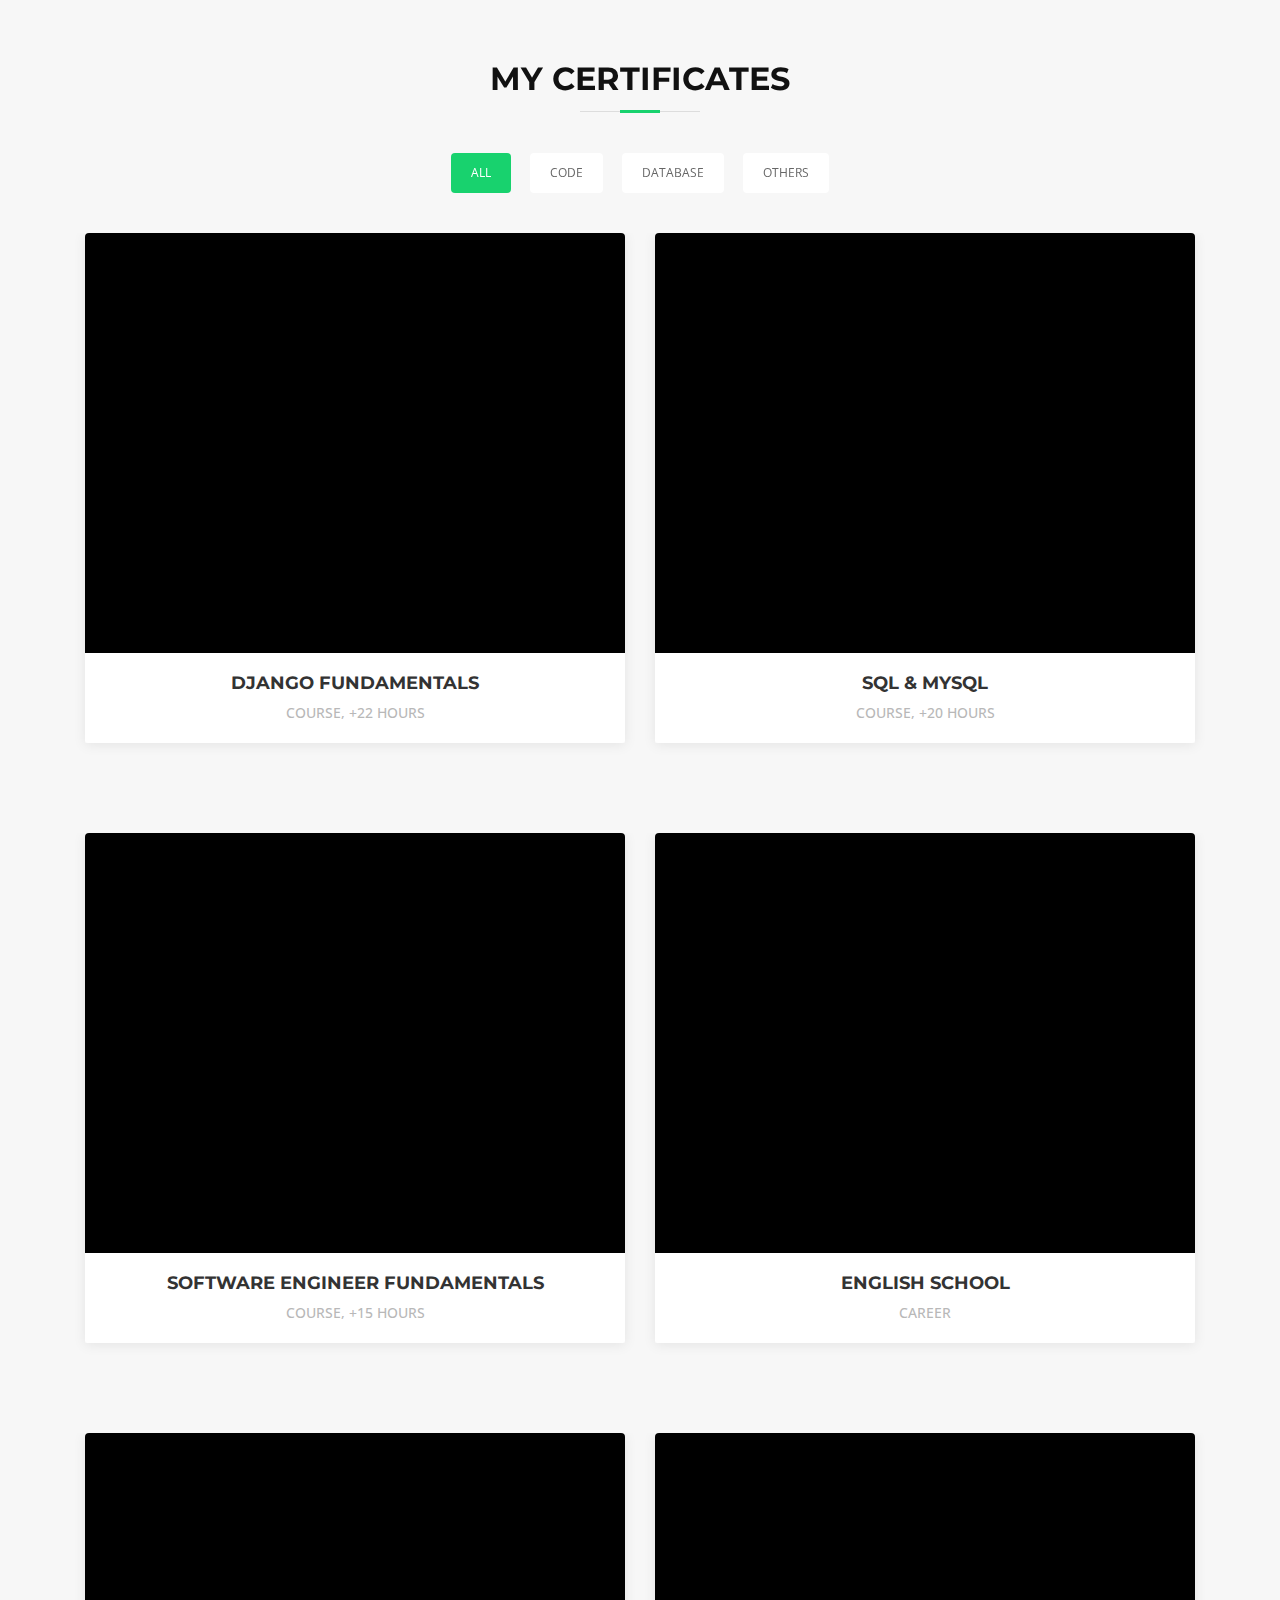
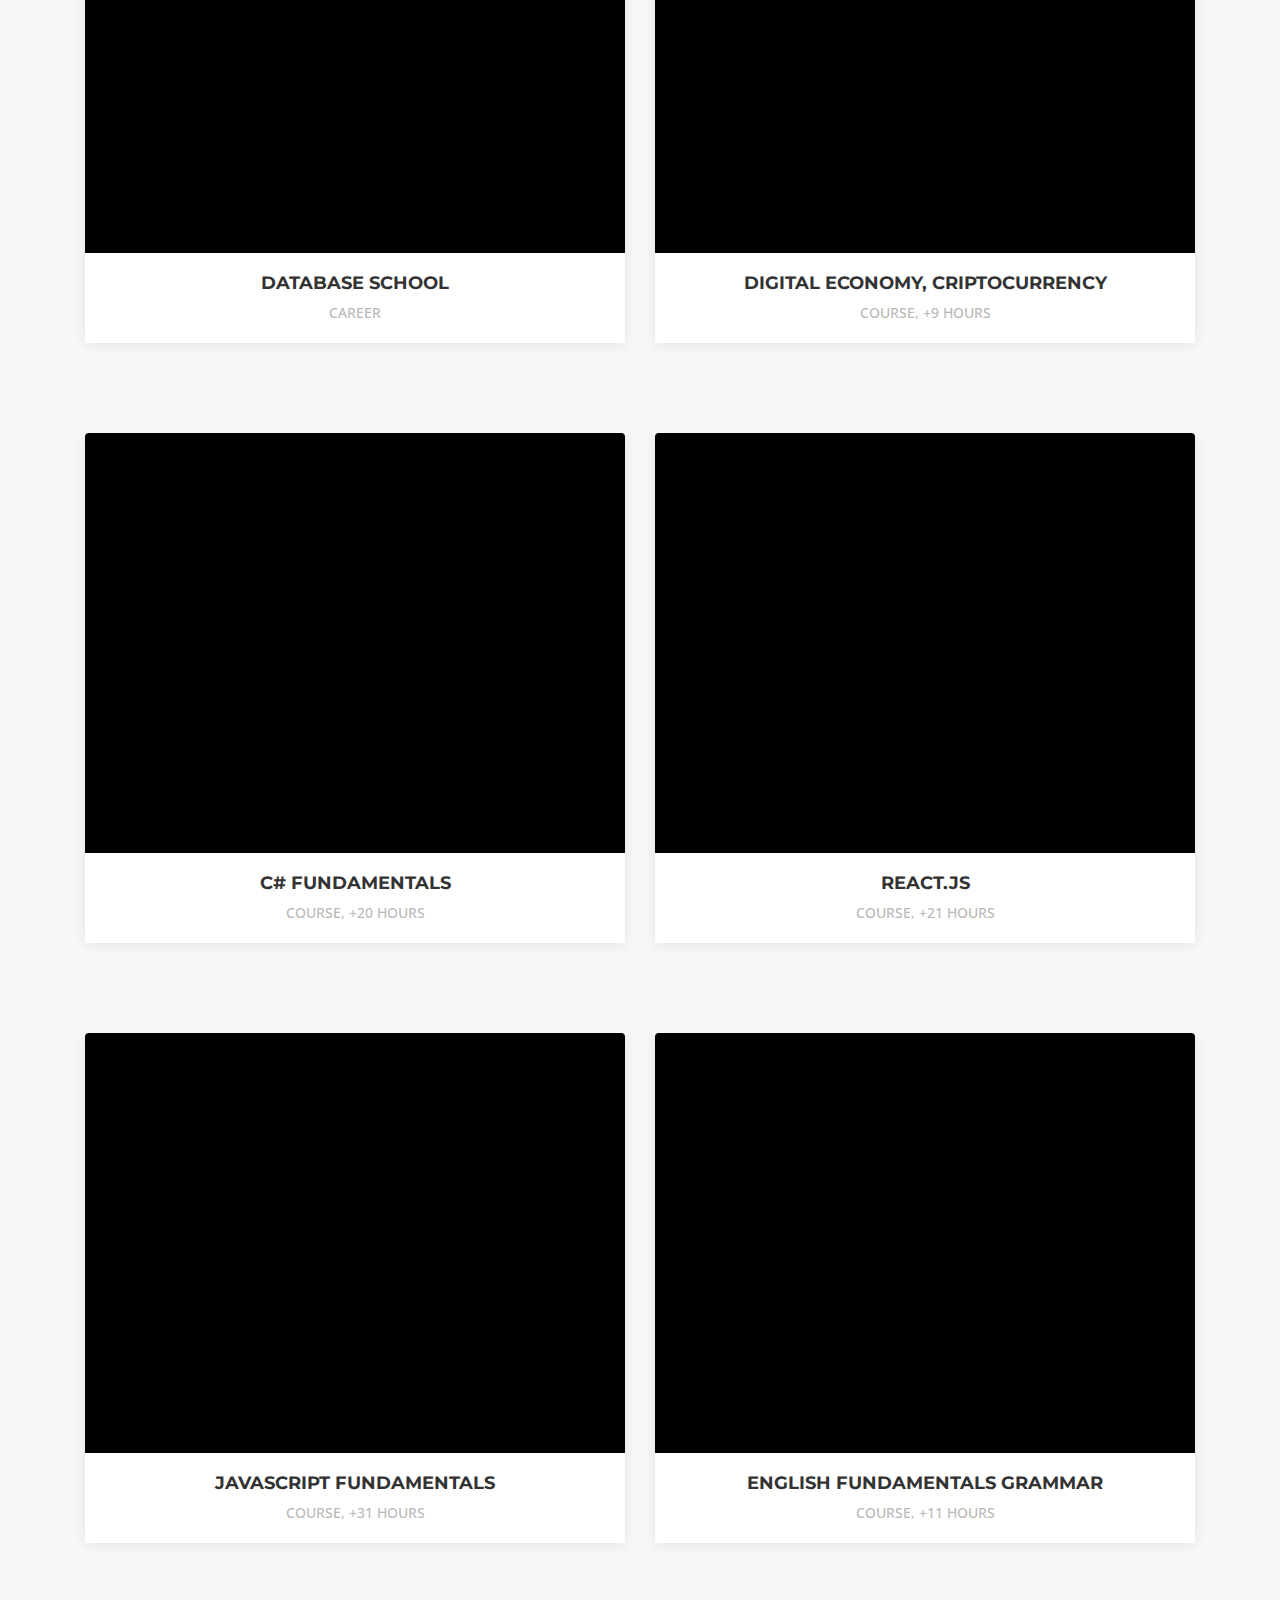
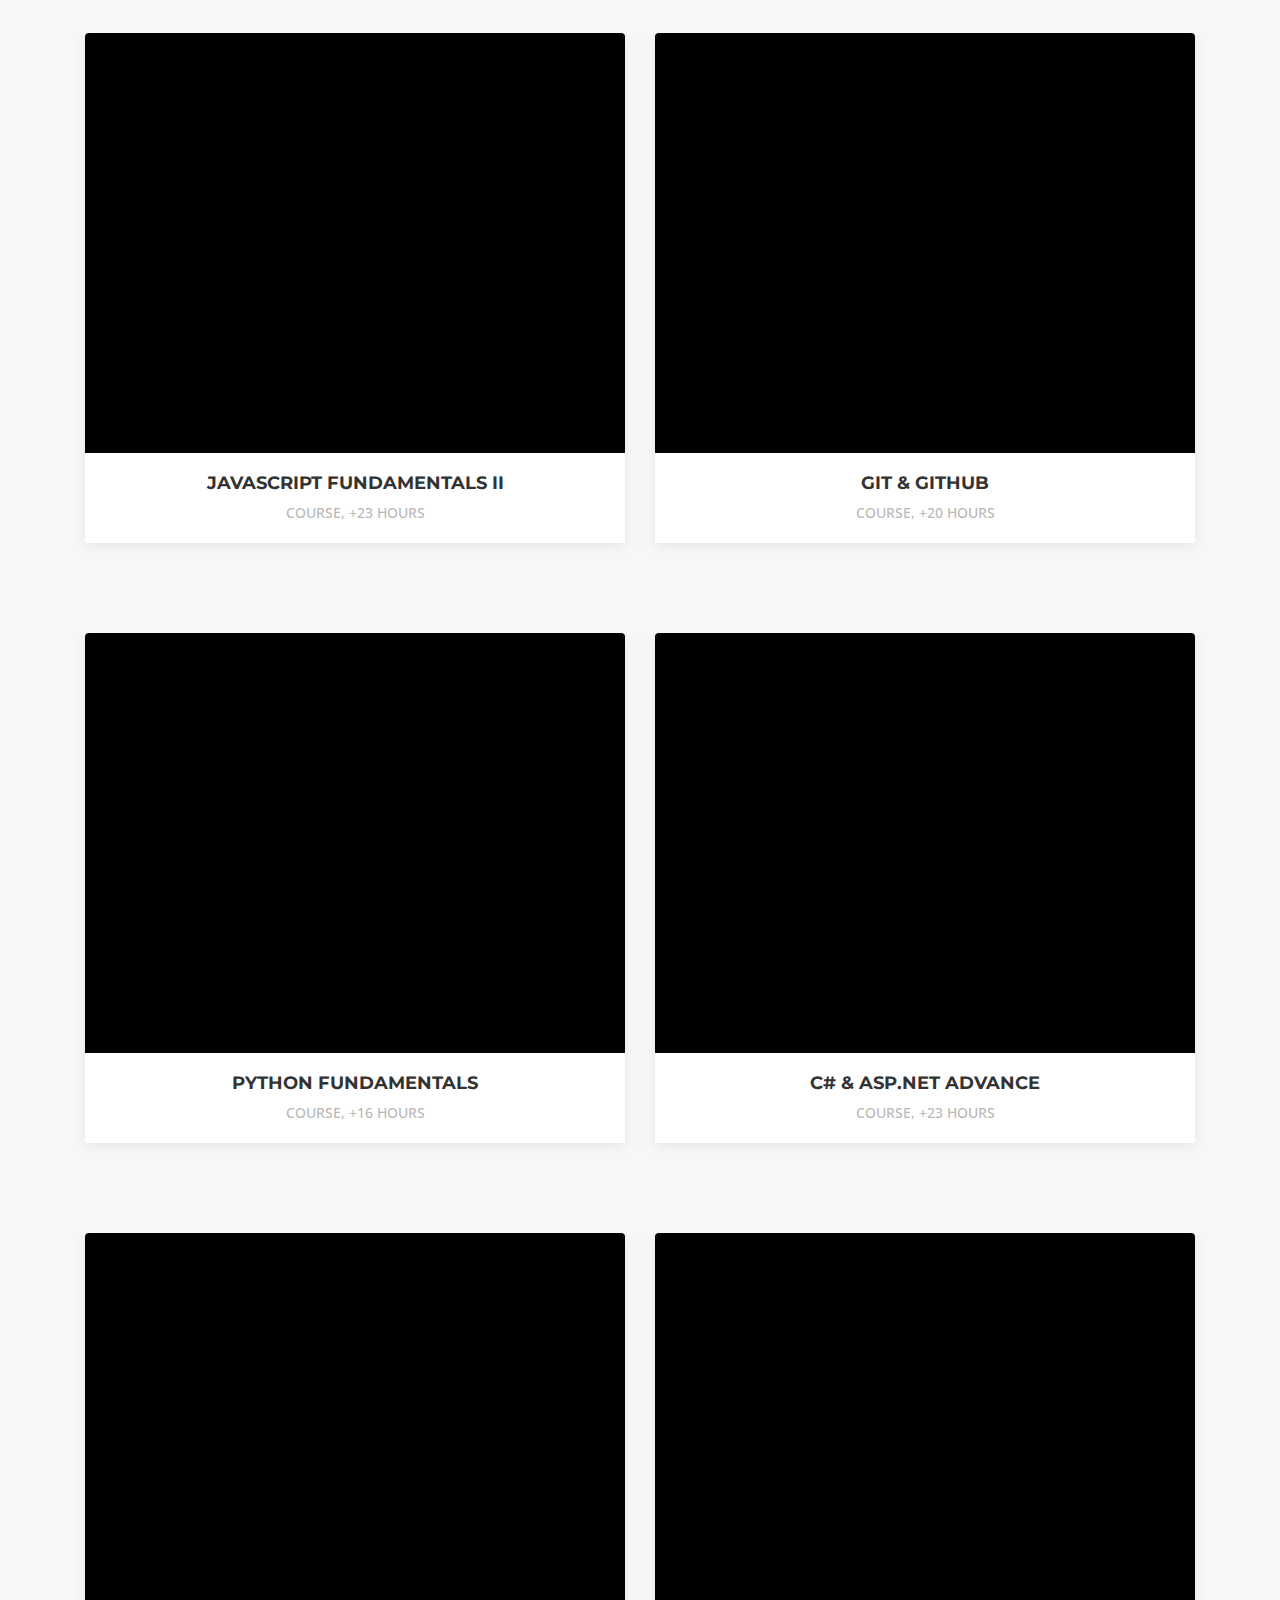
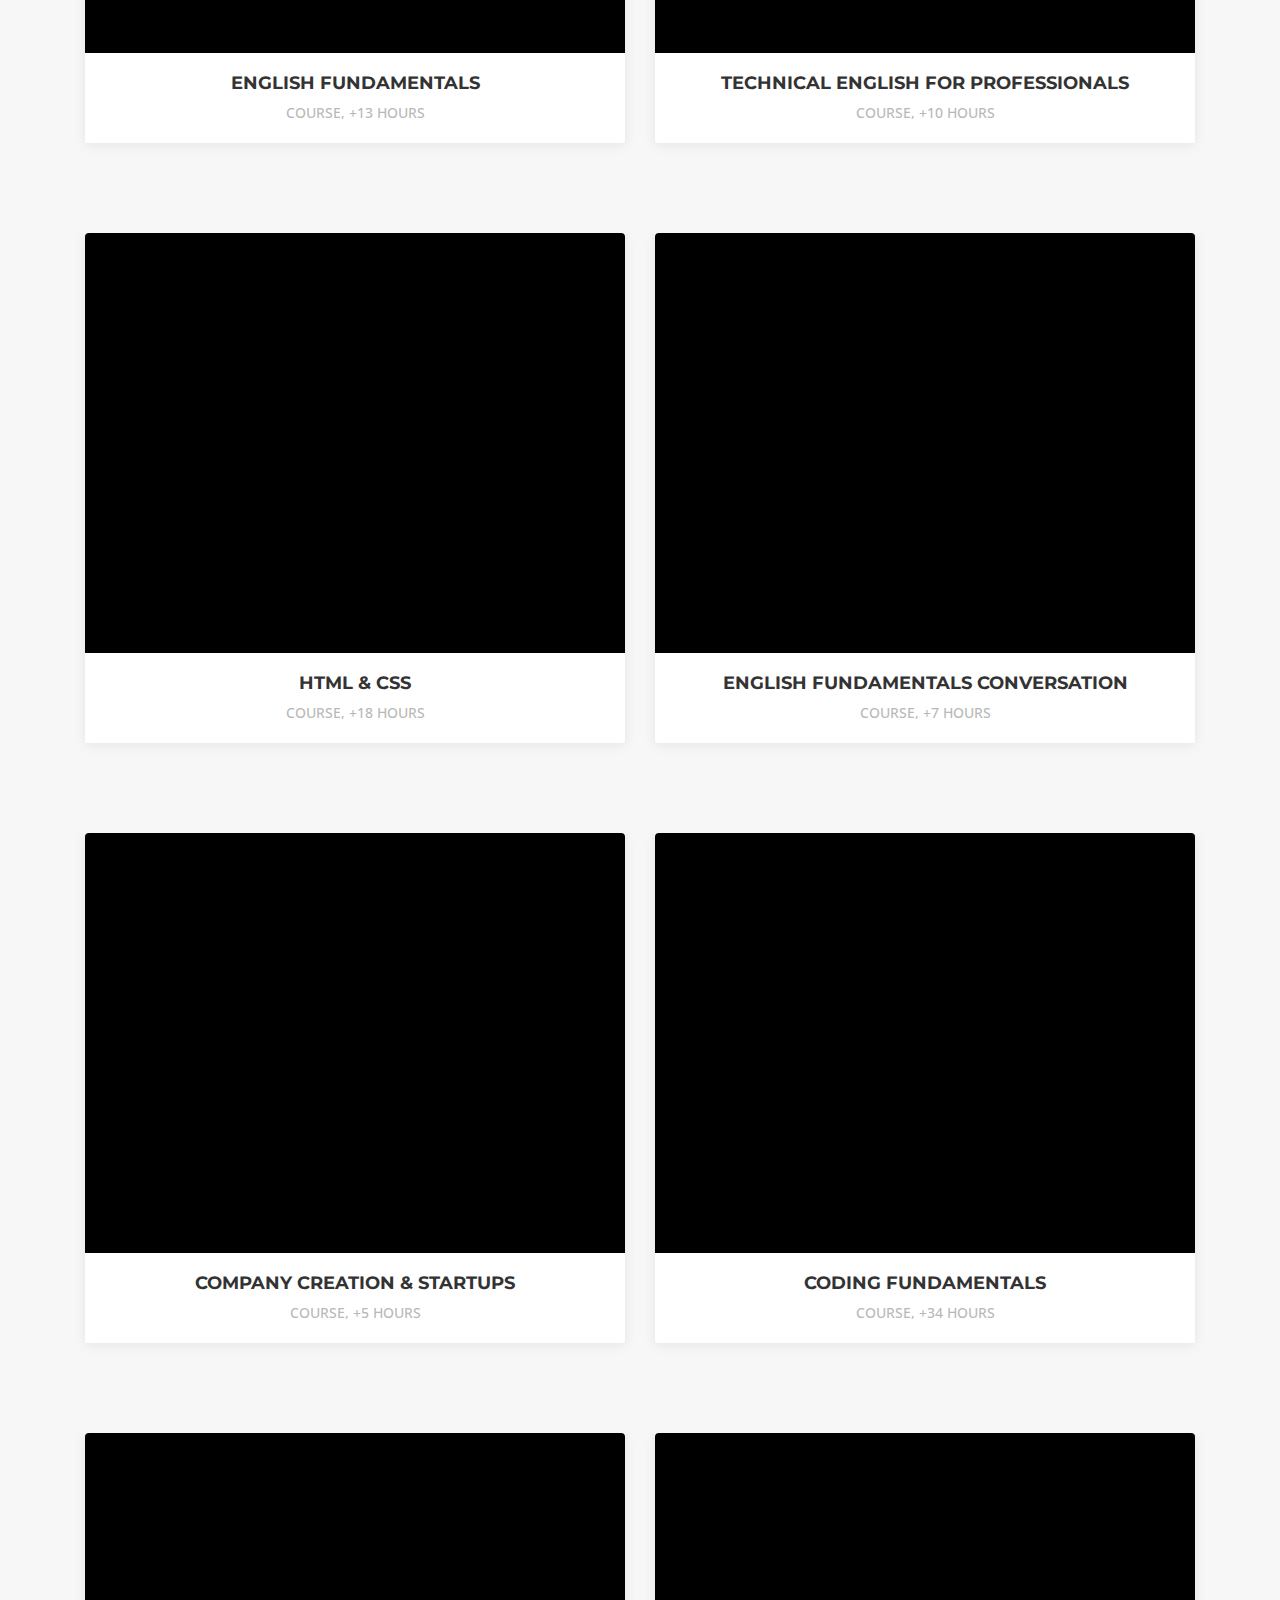
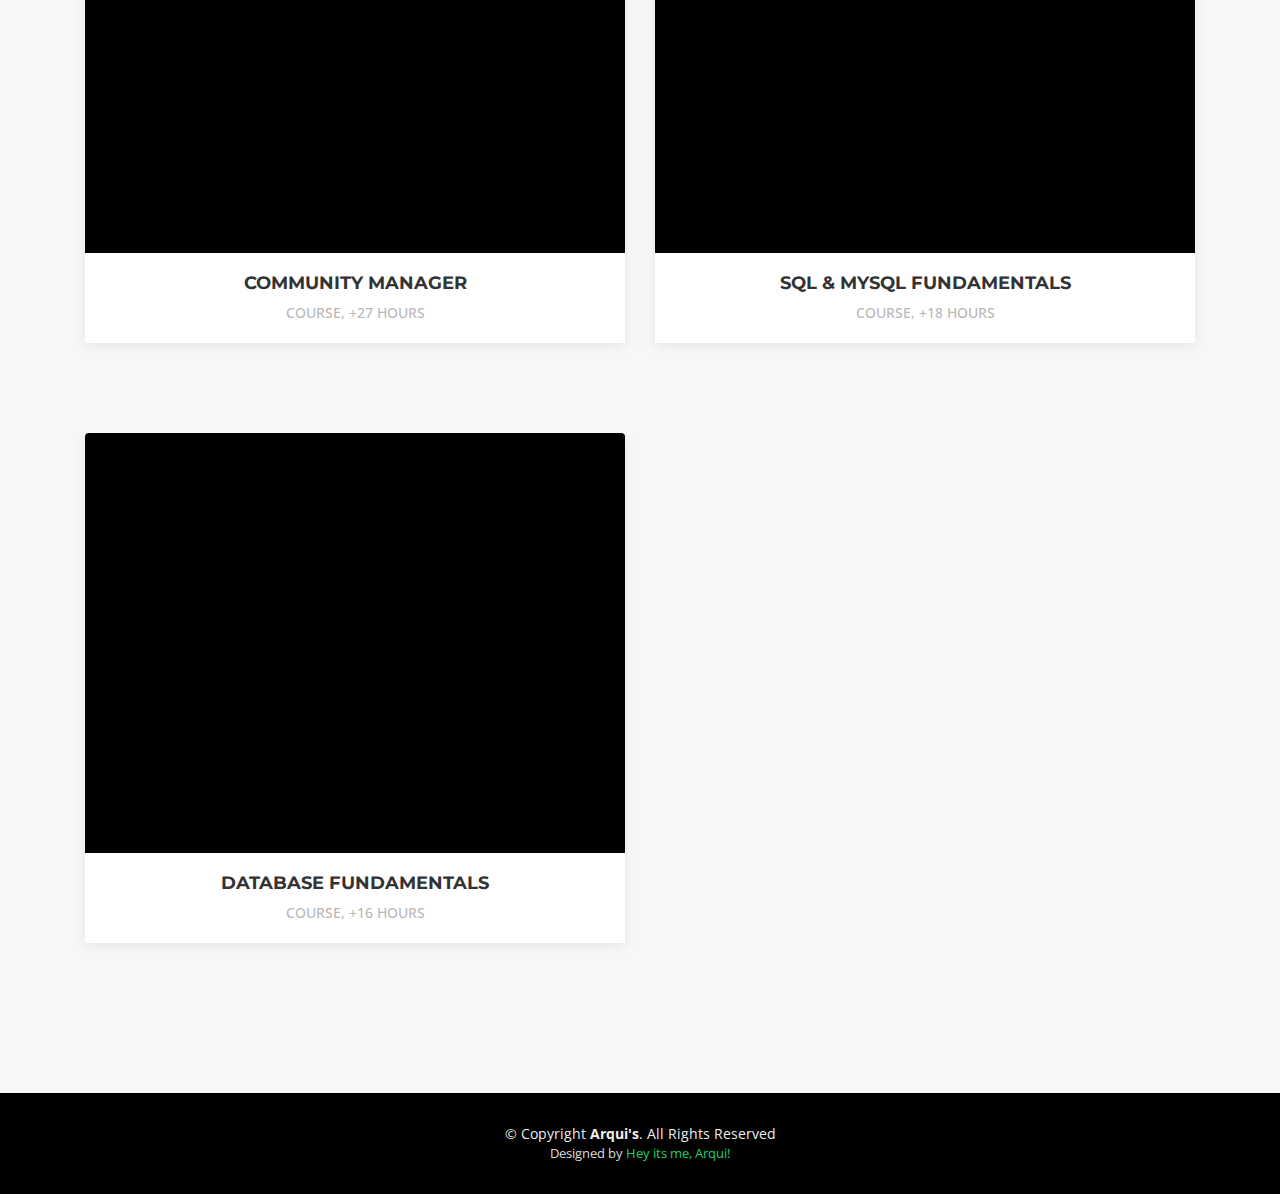
==== certificates.html @ 4dd9f1e7 "initial certificates" ====
<!DOCTYPE html>
<html lang="en">

<head>
  <meta charset="utf-8">
  <meta content="width=device-width, initial-scale=1.0" name="viewport">

  <title>Arqui's Certificates</title>
  <meta content="" name="description">
  <meta content="" name="keywords">

  <!-- Favicons -->
  <link href="assets/img/favicon.png" rel="icon">
  <link href="assets/img/apple-touch-icon.png" rel="apple-touch-icon">

  <!-- Google Fonts -->
  <link href="https://fonts.googleapis.com/css?family=Open+Sans:300,300i,400,400i,700,700i|Montserrat:300,400,500,700" rel="stylesheet">

  <!-- Vendor CSS Files -->
  <link href="assets/vendor/bootstrap/css/bootstrap.min.css" rel="stylesheet">
  <link href="assets/vendor/icofont/icofont.min.css" rel="stylesheet">
  <link href="assets/vendor/font-awesome/css/font-awesome.min.css" rel="stylesheet">
  <link href="assets/vendor/ionicons/css/ionicons.min.css" rel="stylesheet">
  <link href="assets/vendor/animate.css/animate.min.css" rel="stylesheet">
  <link href="assets/vendor/venobox/venobox.css" rel="stylesheet">
  <link href="assets/vendor/owl.carousel/assets/owl.carousel.min.css" rel="stylesheet">
  <link href="assets/vendor/aos/aos.css" rel="stylesheet">

  <!-- Template Main CSS File -->
  <link href="assets/css/style.css" rel="stylesheet">

  <!-- =======================================================
  * Template Name: BizPage - v3.2.0
  * Template URL: https://bootstrapmade.com/bizpage-bootstrap-business-template/
  * Author: BootstrapMade.com
  * License: https://bootstrapmade.com/license/
  ======================================================== -->
</head>

<body>

  <!-- ======= Header ======= -->
  <header id="header" class="fixed-top header-transparent">
  </header><!-- End Header -->

  <!-- ======= Intro Section ======= -->

  <main id="main">

    <!-- ======= Portfolio Section ======= -->
    <section id="portfolio" class="section-bg">
      <div class="container" data-aos="fade-up">

        <header class="section-header">
          <h3 class="section-title">My Certificates</h3>
        </header>

        <div class="row" data-aos="fade-up" data-aos-delay="100"">
      <div class=" col-lg-12">
          <ul id="portfolio-flters">
            <li data-filter="*" class="filter-active">All</li>
            <li data-filter=".filter-app">Code</li>
            <li data-filter=".filter-card">Database</li>
            <li data-filter=".filter-web">Others</li>
          </ul>
        </div>
      </div>

      <div class="row portfolio-container" data-aos="fade-up" data-aos-delay="200">

        
        <div class="col-lg-6  col-md-6 portfolio-item filter-app">
          <div class="portfolio-wrap">
            <figure>
              <img src="assets/img/portfolio/5.jpg" class="img-fluid" alt="">
              <a href="assets/img/portfolio/5.jpg" class="link-preview venobox" data-gall="portfolioGallery" title="Web 2"><i class="ion ion-eye"></i></a>
            </figure>

            <div class="portfolio-info">
              <h4><a href="assets/img/portfolio/5.jpg">DJANGO FUNDAMENTALS</a></h4>
              <p>Course, +22 Hours</p>
            </div>
          </div>
        </div>

        <div class="col-lg-6  col-md-6 portfolio-item filter-card">
          <div class="portfolio-wrap">
            <figure>
              <img src="assets/img/portfolio/22.jpg" class="img-fluid" alt="">
              <a href="assets/img/portfolio/22.jpg" class="link-preview venobox" data-gall="portfolioGallery" title="Web 1"><i class="ion ion-eye"></i></a>
            </figure>

            <div class="portfolio-info">
              <h4><a href="assets/img/portfolio/22.jpg">SQL & MYSQL</a></h4>
              <p>Course, +20 Hours</p>
            </div>
          </div>
        </div>

        <div class="col-lg-6  col-md-6 portfolio-item filter-app">
          <div class="portfolio-wrap">
            <figure>
              <img src="assets/img/portfolio/12.jpg" class="img-fluid" alt="">
              <a href="assets/img/portfolio/12.jpg" class="link-preview venobox" data-gall="portfolioGallery" title="Web 1"><i class="ion ion-eye"></i></a>
            </figure>

            <div class="portfolio-info">
              <h4><a href="assets/img/portfolio/12.jpg">SOFTWARE ENGINEER FUNDAMENTALS</a></h4>
              <p>Course, +15 Hours</p>
            </div>
          </div>
        </div>

        <div class="col-lg-6  col-md-6 portfolio-item filter-web">
          <div class="portfolio-wrap">
            <figure>
              <img src="assets/img/portfolio/11.jpg" class="img-fluid" alt="">
              <a href="assets/img/portfolio/11.jpg" class="link-preview venobox" data-gall="portfolioGallery" title="Web 1"><i class="ion ion-eye"></i></a>
            </figure>

            <div class="portfolio-info">
              <h4><a href="assets/img/portfolio/11.jpg">ENGLISH SCHOOL</a></h4>
              <p>Career</p>
            </div>
          </div>
        </div>

        <div class="col-lg-6 col-md-6 portfolio-item filter-card">
          <div class="portfolio-wrap">
            <figure>
              <img src="assets/img/portfolio/1.jpg" class="img-fluid" alt="">
              <a href="assets/img/portfolio/1.jpg" data-lightbox="portfolio" data-title="App 1" class="link-preview"><i class="ion ion-eye"></i></a>
            </figure>

            <div class="portfolio-info">
              <h4><a href="assets/img/portfolio/1.jpg">DATABASE SCHOOL</a></h4>
              <p>Career</p>
            </div>
          </div>
        </div>

        <div class="col-lg-6  col-md-6 portfolio-item filter-web">
          <div class="portfolio-wrap">
            <figure>
              <img src="assets/img/portfolio/6.jpg" class="img-fluid" alt="">
              <a href="assets/img/portfolio/6.jpg" class="link-preview venobox" data-gall="portfolioGallery" title="App 3"><i class="ion ion-eye"></i></a>
            </figure>

            <div class="portfolio-info">
              <h4><a href="assets/img/portfolio/6.jpg">DIGITAL ECONOMY, CRIPTOCURRENCY</a></h4>
              <p>Course, +9 Hours</p>
            </div>
          </div>
        </div>

        <div class="col-lg-6  col-md-6 portfolio-item filter-app">
          <div class="portfolio-wrap">
            <figure>
              <img src="assets/img/portfolio/4.jpg" class="img-fluid" alt="">
              <a href="assets/img/portfolio/4.jpg" class="link-preview venobox" data-gall="portfolioGallery" title="Card 2"><i class="ion ion-eye"></i></a>
            </figure>

            <div class="portfolio-info">
              <h4><a href="assets/img/portfolio/4.jpg">C# FUNDAMENTALS</a></h4>
              <p>Course, +20 Hours</p>
            </div>
          </div>
        </div>
        
        <div class="col-lg-6  col-md-6 portfolio-item filter-app">
          <div class="portfolio-wrap">
            <figure>
              <img src="assets/img/portfolio/20.jpg" class="img-fluid" alt="">
              <a href="assets/img/portfolio/20.jpg" class="link-preview venobox" data-gall="portfolioGallery" title="Web 1"><i class="ion ion-eye"></i></a>
            </figure>

            <div class="portfolio-info">
              <h4><a href="assets/img/portfolio/20.jpg">REACT.JS</a></h4>
              <p>Course, +21 Hours</p>
            </div>
          </div>
        </div>

        <div class="col-lg-6  col-md-6 portfolio-item filter-app">
          <div class="portfolio-wrap">
            <figure>
              <img src="assets/img/portfolio/7.jpg" class="img-fluid" alt="">
              <a href="assets/img/portfolio/7.jpg" class="link-preview venobox" data-gall="portfolioGallery" title="Card 1"><i class="ion ion-eye"></i></a>
            </figure>

            <div class="portfolio-info">
              <h4><a href="assets/img/portfolio/7.jpg">JAVASCRIPT FUNDAMENTALS</a></h4>
              <p>Course, +31 Hours</p>
            </div>
          </div>
        </div>

        <div class="col-lg-6  col-md-6 portfolio-item filter-web">
          <div class="portfolio-wrap">
            <figure>
              <img src="assets/img/portfolio/15.jpg" class="img-fluid" alt="">
              <a href="assets/img/portfolio/15.jpg" class="link-preview venobox" data-gall="portfolioGallery" title="Web 1"><i class="ion ion-eye"></i></a>
            </figure>

            <div class="portfolio-info">
              <h4><a href="assets/img/portfolio/15.jpg">ENGLISH FUNDAMENTALS GRAMMAR</a></h4>
              <p>Course, +11 Hours</p>
            </div>
          </div>
        </div>

        <div class="col-lg-6  col-md-6 portfolio-item filter-app">
          <div class="portfolio-wrap">
            <figure>
              <img src="assets/img/portfolio/8.jpg" class="img-fluid" alt="">
              <a href="assets/img/portfolio/8.jpg" class="link-preview venobox" data-gall="portfolioGallery" title="Card 3"><i class="ion ion-eye"></i></a>
            </figure>

            <div class="portfolio-info">
              <h4><a href="assets/img/portfolio/8.jpg">JAVASCRIPT FUNDAMENTALS II</a></h4>
              <p>Course, +23 Hours</p>
            </div>
          </div>
        </div>

        <div class="col-lg-6  col-md-6 portfolio-item filter-app">
          <div class="portfolio-wrap">
            <figure>
              <img src="assets/img/portfolio/9.jpg" class="img-fluid" alt="">
              <a href="assets/img/portfolio/9.jpg" class="link-preview venobox" data-gall="portfolioGallery" title="Web 1"><i class="ion ion-eye"></i></a>
            </figure>

            <div class="portfolio-info">
              <h4><a href="assets/img/portfolio/9.jpg">GIT & GITHUB</a></h4>
              <p>Course, +20 Hours</p>
            </div>
          </div>
        </div>

        <div class="col-lg-6  col-md-6 portfolio-item filter-app">
          <div class="portfolio-wrap">
            <figure>
              <img src="assets/img/portfolio/19.jpg" class="img-fluid" alt="">
              <a href="assets/img/portfolio/19.jpg" class="link-preview venobox" data-gall="portfolioGallery" title="Web 1"><i class="ion ion-eye"></i></a>
            </figure>

            <div class="portfolio-info">
              <h4><a href="assets/img/portfolio/19.jpg">PYTHON FUNDAMENTALS</a></h4>
              <p>Course, +16 Hours</p>
            </div>
          </div>
        </div>

        <div class="col-lg-6  col-md-6 portfolio-item filter-app">
          <div class="portfolio-wrap">
            <figure>
              <img src="assets/img/portfolio/17.jpg" class="img-fluid" alt="">
              <a href="assets/img/portfolio/17.jpg" class="link-preview venobox" data-gall="portfolioGallery" title="Web 1"><i class="ion ion-eye"></i></a>
            </figure>

            <div class="portfolio-info">
              <h4><a href="assets/img/portfolio/17.jpg">C# & ASP.NET ADVANCE</a></h4>
              <p>Course, +23 Hours</p>
            </div>
          </div>
        </div>

        <div class="col-lg-6  col-md-6 portfolio-item filter-web">
          <div class="portfolio-wrap">
            <figure>
              <img src="assets/img/portfolio/13.jpg" class="img-fluid" alt="">
              <a href="assets/img/portfolio/13.jpg" class="link-preview venobox" data-gall="portfolioGallery" title="Web 1"><i class="ion ion-eye"></i></a>
            </figure>

            <div class="portfolio-info">
              <h4><a href="assets/img/portfolio/13.jpg">ENGLISH FUNDAMENTALS</a></h4>
              <p>Course, +13 Hours</p>
            </div>
          </div>
        </div>

        <div class="col-lg-6  col-md-6 portfolio-item filter-web">
          <div class="portfolio-wrap">
            <figure>
              <img src="assets/img/portfolio/16.jpg" class="img-fluid" alt="">
              <a href="assets/img/portfolio/16.jpg" class="link-preview venobox" data-gall="portfolioGallery" title="Web 1"><i class="ion ion-eye"></i></a>
            </figure>

            <div class="portfolio-info">
              <h4><a href="assets/img/portfolio/16.jpg">TECHNICAL ENGLISH FOR PROFESSIONALS</a></h4>
              <p>Course, +10 Hours</p>
            </div>
          </div>
        </div>

        <div class="col-lg-6  col-md-6 portfolio-item filter-app">
          <div class="portfolio-wrap">
            <figure>
              <img src="assets/img/portfolio/10.jpg" class="img-fluid" alt="">
              <a href="assets/img/portfolio/10.jpg" class="link-preview venobox" data-gall="portfolioGallery" title="Web 1"><i class="ion ion-eye"></i></a>
            </figure>

            <div class="portfolio-info">
              <h4><a href="assets/img/portfolio/10.jpg">HTML & CSS</a></h4>
              <p>Course, +18 Hours</p>
            </div>
          </div>
        </div>

        <div class="col-lg-6  col-md-6 portfolio-item filter-web">
          <div class="portfolio-wrap">
            <figure>
              <img src="assets/img/portfolio/14.jpg" class="img-fluid" alt="">
              <a href="assets/img/portfolio/14.jpg" class="link-preview venobox" data-gall="portfolioGallery" title="Web 1"><i class="ion ion-eye"></i></a>
            </figure>

            <div class="portfolio-info">
              <h4><a href="assets/img/portfolio/14.jpg">ENGLISH FUNDAMENTALS CONVERSATION</a></h4>
              <p>Course, +7 Hours</p>
            </div>
          </div>
        </div>

        <div class="col-lg-6  col-md-6 portfolio-item filter-web">
          <div class="portfolio-wrap">
            <figure>
              <img src="assets/img/portfolio/3.jpg" class="img-fluid" alt="">
              <a href="assets/img/portfolio/3.jpg" class="link-preview venobox" data-gall="portfolioGallery" title="App 2"><i class="ion ion-eye"></i></a>
            </figure>

            <div class="portfolio-info">
              <h4><a href="assets/img/portfolio/3.jpg">COMPANY CREATION & STARTUPS</a></h4>
              <p>Course, +5 Hours </p>
            </div>
          </div>
        </div>

        <div class="col-lg-6  col-md-6 portfolio-item filter-app">
          <div class="portfolio-wrap">
            <figure>
              <img src="assets/img/portfolio/18.jpg" class="img-fluid" alt="">
              <a href="assets/img/portfolio/18.jpg" class="link-preview venobox" data-gall="portfolioGallery" title="Web 1"><i class="ion ion-eye"></i></a>
            </figure>

            <div class="portfolio-info">
              <h4><a href="assets/img/portfolio/18.jpg">CODING FUNDAMENTALS</a></h4>
              <p>Course, +34 Hours</p>
            </div>
          </div>
        </div>

        <div class="col-lg-6  col-md-6 portfolio-item filter-web">
          <div class="portfolio-wrap">
            <figure>
              <img src="assets/img/portfolio/2.jpg" class="img-fluid" alt="">
              <a href="assets/img/portfolio/2.jpg" class="link-preview venobox" data-gall="portfolioGallery" title="Web 3"><i class="ion ion-eye"></i></a>
            </figure>

            <div class="portfolio-info">
              <h4><a href="assets/img/portfolio/2.jpg">COMMUNITY MANAGER</a></h4>
              <p>Course, +27 Hours</p>
            </div>
          </div>
        </div>

        <div class="col-lg-6  col-md-6 portfolio-item filter-card">
          <div class="portfolio-wrap">
            <figure>
              <img src="assets/img/portfolio/21.jpg" class="img-fluid" alt="">
              <a href="assets/img/portfolio/21.jpg" class="link-preview venobox" data-gall="portfolioGallery" title="Web 1"><i class="ion ion-eye"></i></a>
            </figure>

            <div class="portfolio-info">
              <h4><a href="assets/img/portfolio/21.jpg">SQL & MYSQL FUNDAMENTALS</a></h4>
              <p>Course, +18 Hours</p>
            </div>
          </div>
        </div>

        <div class="col-lg-6  col-md-6 portfolio-item filter-card">
          <div class="portfolio-wrap">
            <figure>
              <img src="assets/img/portfolio/23.jpg" class="img-fluid" alt="">
              <a href="assets/img/portfolio/23.jpg" class="link-preview venobox" data-gall="portfolioGallery" title="Web 1"><i class="ion ion-eye"></i></a>
            </figure>

            <div class="portfolio-info">
              <h4><a href="assets/img/portfolio/23.jpg">DATABASE FUNDAMENTALS</a></h4>
              <p>Course, +16 Hours</p>
            </div>
          </div>
        </div>
      </div>
    </section><!-- End Portfolio Section -->

  </main><!-- End #main -->

  <!-- ======= Footer ======= -->
  <footer id="footer">

    <div class="container">
      <div class="copyright">
        &copy; Copyright <strong>Arqui's</strong>. All Rights Reserved
      </div>
      <div class="credits">
        <!--
        All the links in the footer should remain intact.
        You can delete the links only if you purchased the pro version.
        Licensing information: https://bootstrapmade.com/license/
        Purchase the pro version with working PHP/AJAX contact form: https://bootstrapmade.com/buy/?theme=BizPage
      -->
        Designed by <a href="https://www.instagram.com/silvioarqui/?hl=en">Hey its me, Arqui!</a>
      </div>
    </div>
  </footer><!-- End Footer -->

  <a href="#" class="back-to-top"><i class="fa fa-chevron-up"></i></a>
  <!-- Uncomment below i you want to use a preloader -->
  <!-- <div id="preloader"></div> -->

  <!-- Vendor JS Files -->
  <script src="assets/vendor/jquery/jquery.min.js"></script>
  <script src="assets/vendor/bootstrap/js/bootstrap.bundle.min.js"></script>
  <script src="assets/vendor/jquery.easing/jquery.easing.min.js"></script>
  <script src="assets/vendor/php-email-form/validate.js"></script>
  <script src="assets/vendor/waypoints/jquery.waypoints.min.js"></script>
  <script src="assets/vendor/counterup/counterup.min.js"></script>
  <script src="assets/vendor/isotope-layout/isotope.pkgd.min.js"></script>
  <script src="assets/vendor/venobox/venobox.min.js"></script>
  <script src="assets/vendor/owl.carousel/owl.carousel.min.js"></script>
  <script src="assets/vendor/aos/aos.js"></script>

  <!-- Template Main JS File -->
  <script src="assets/js/main.js"></script>

</body>

</html>
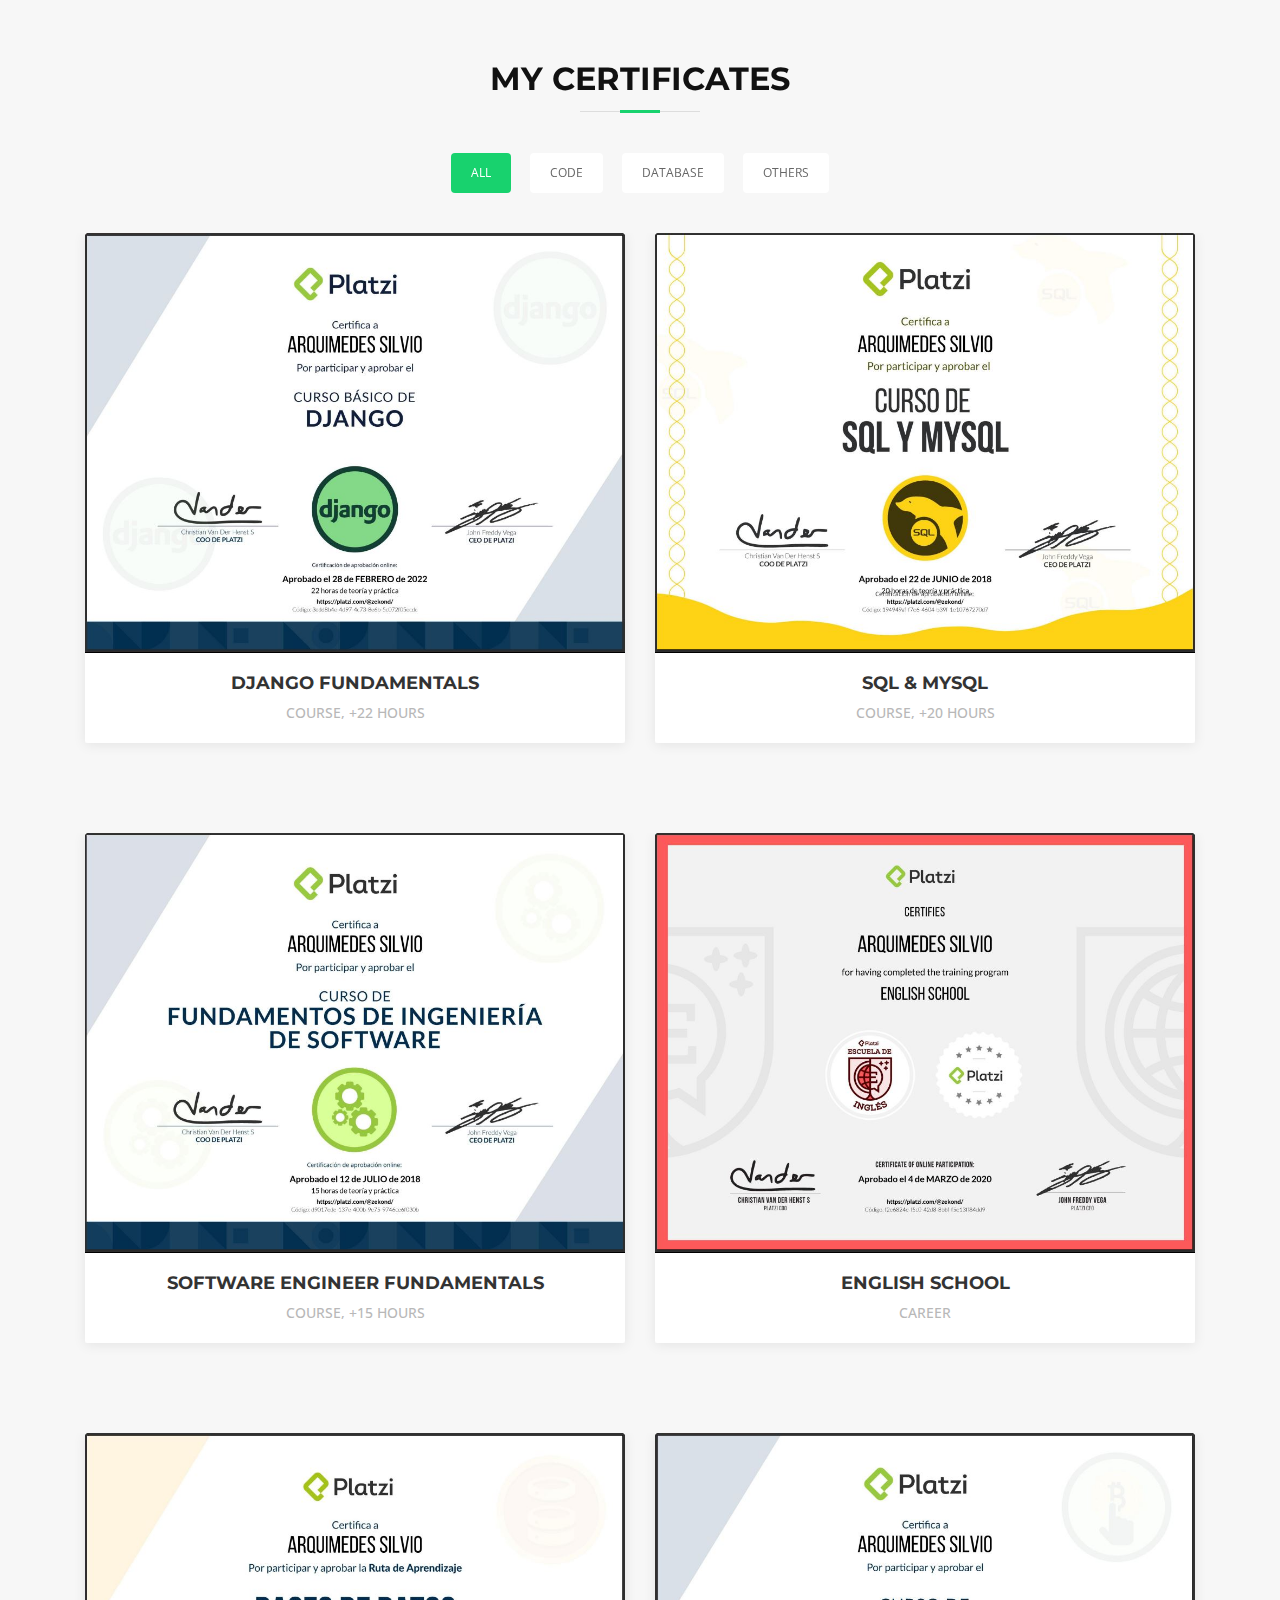
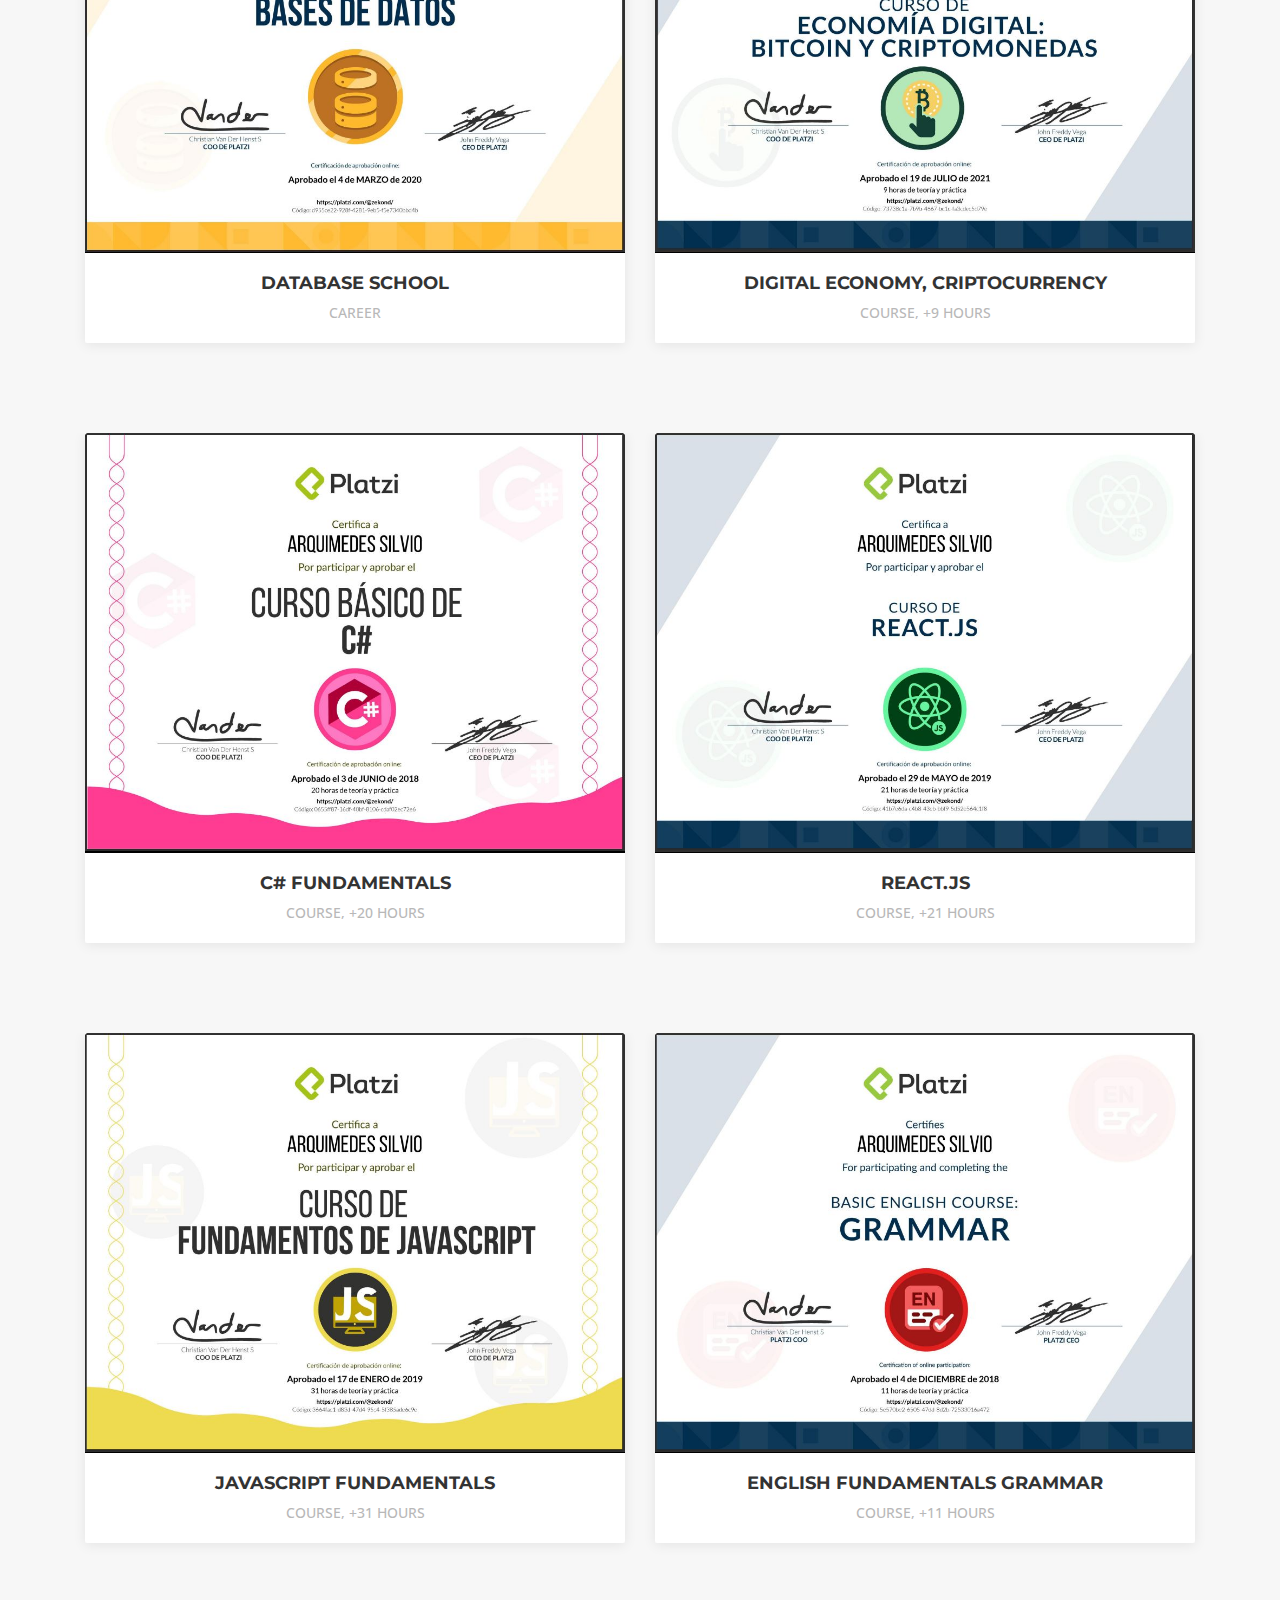
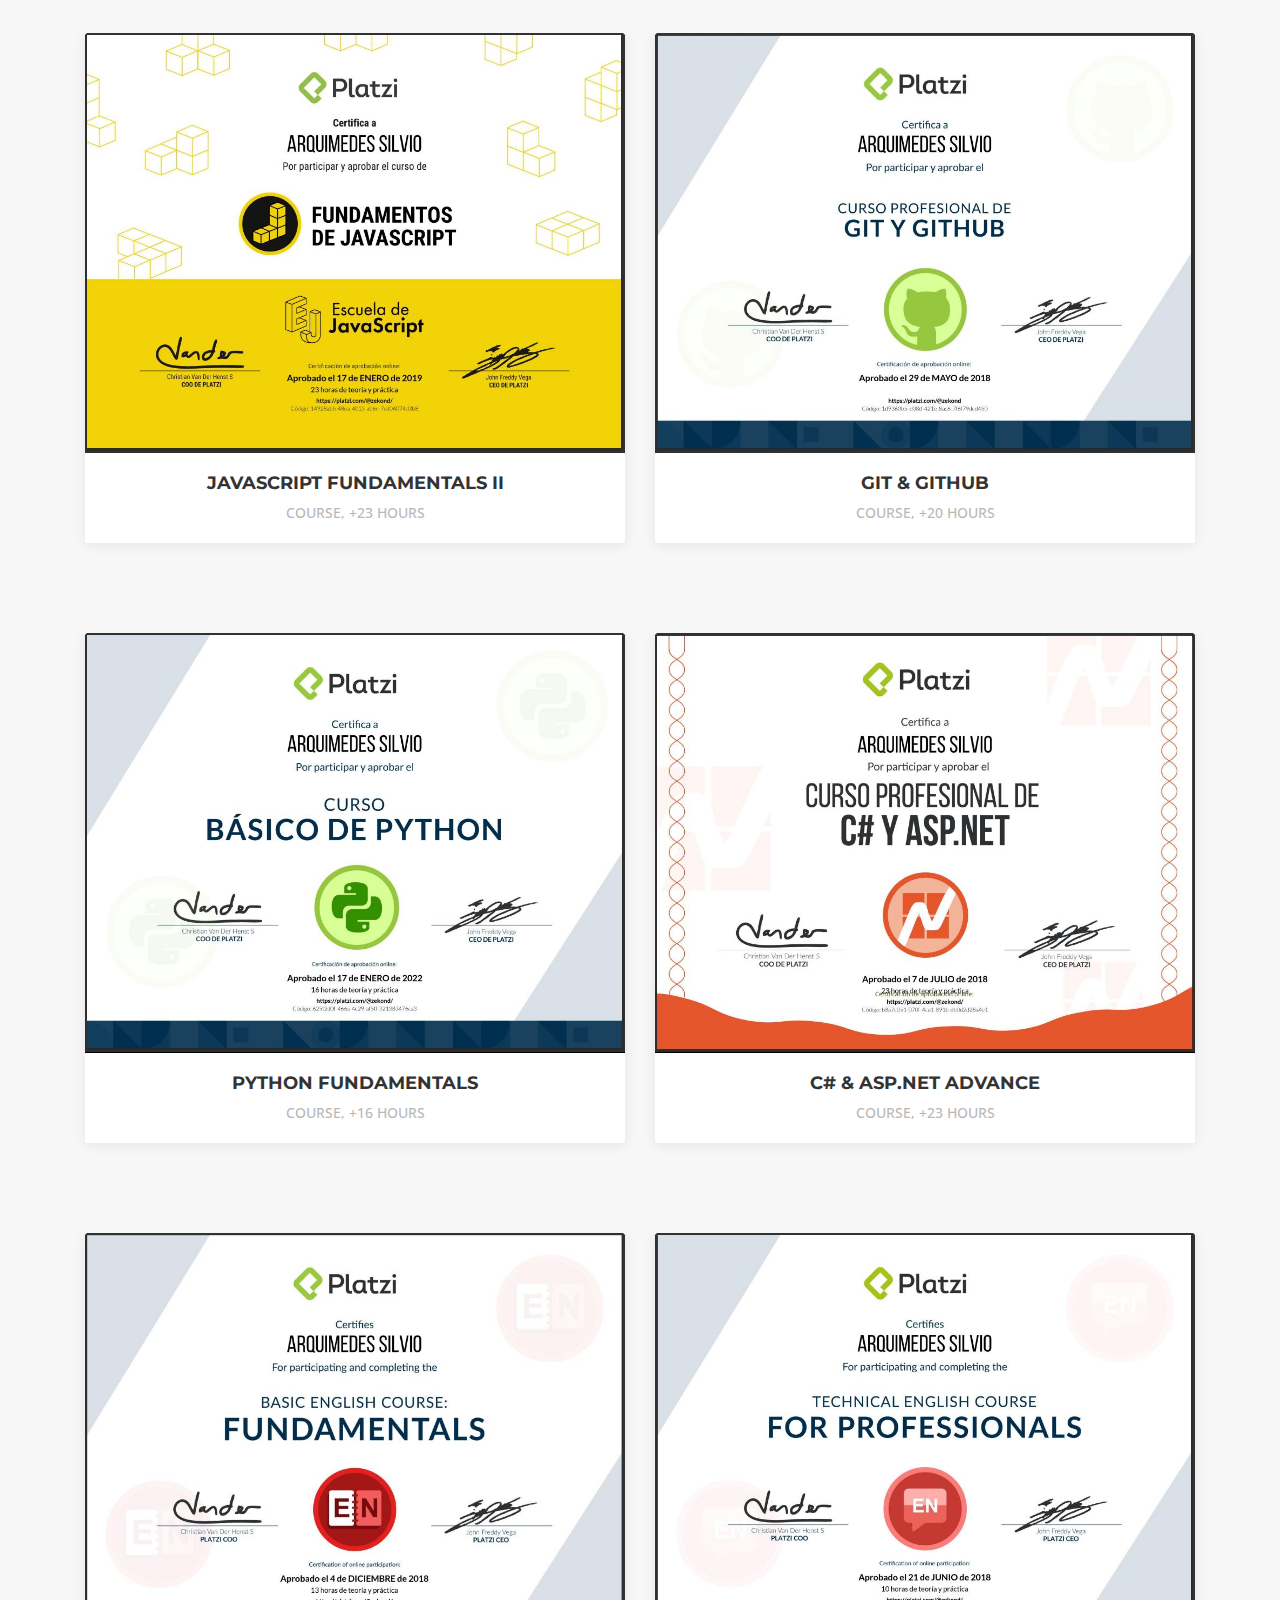
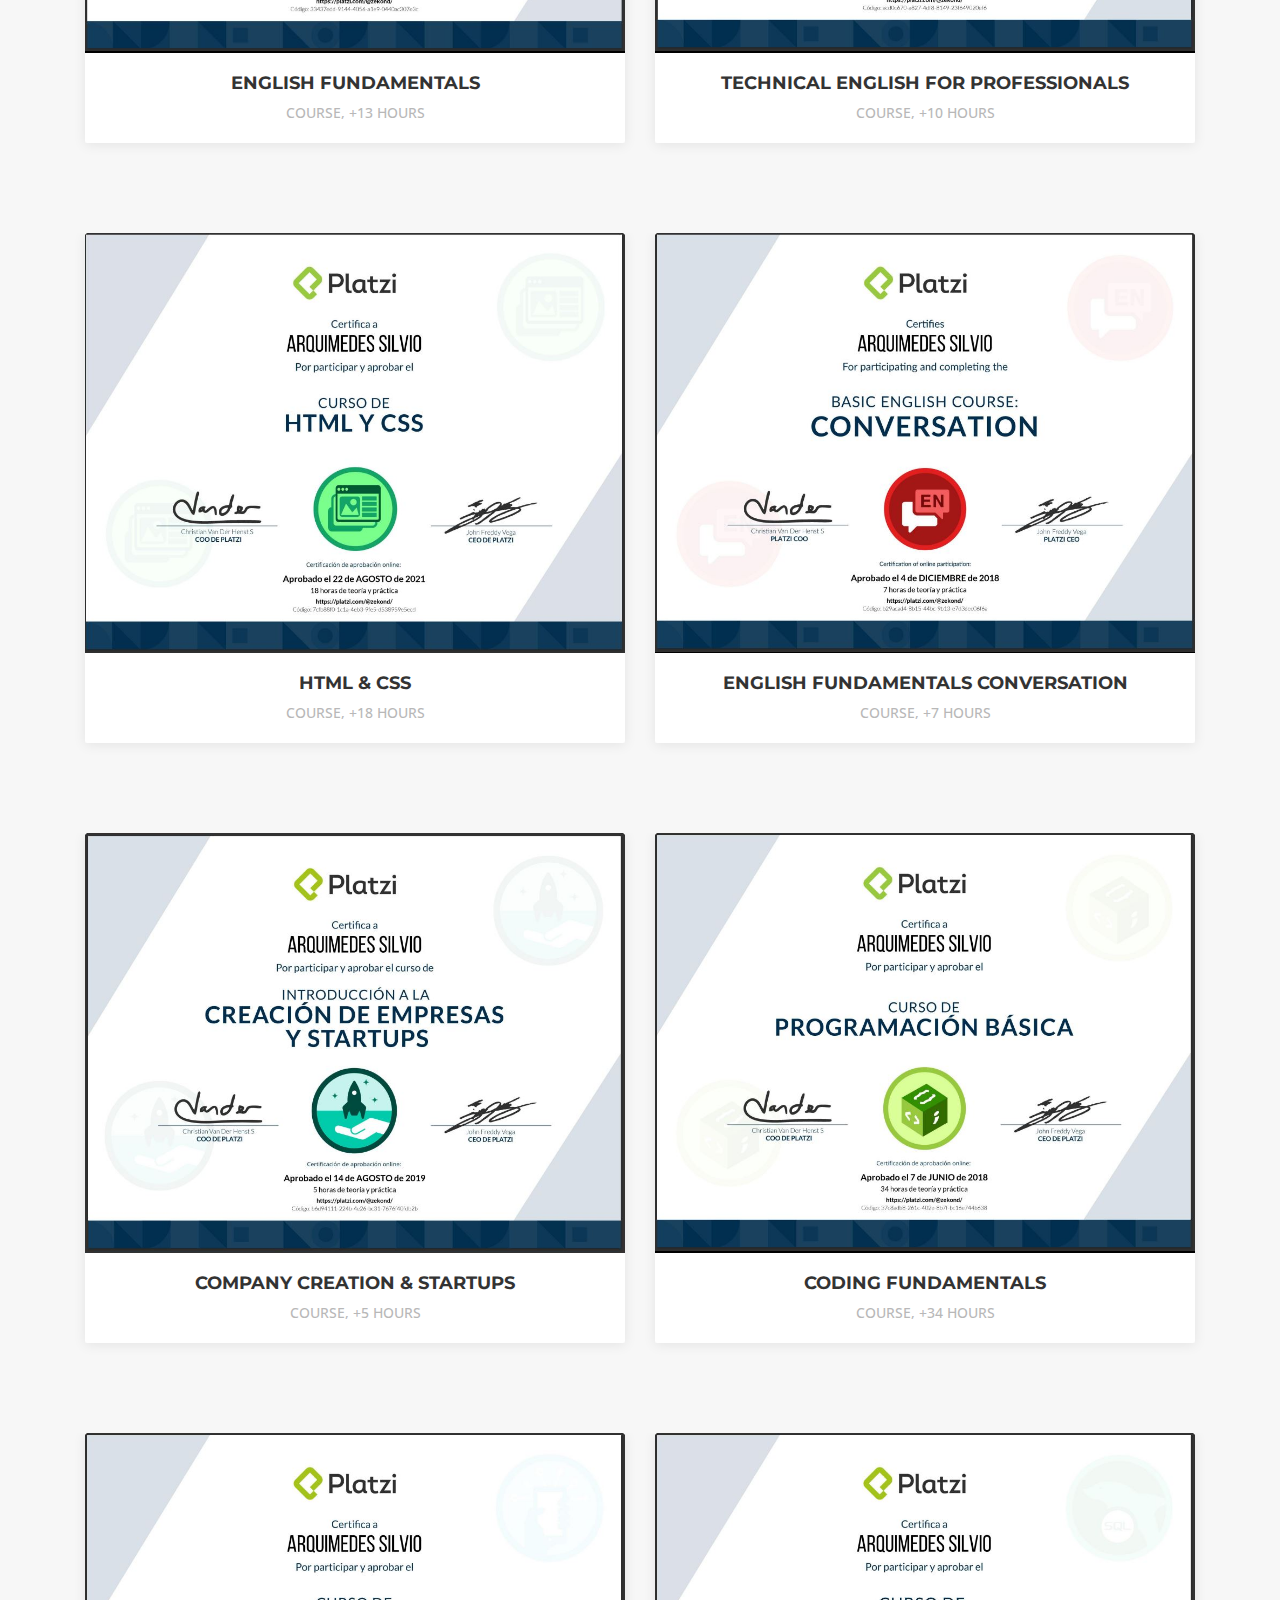
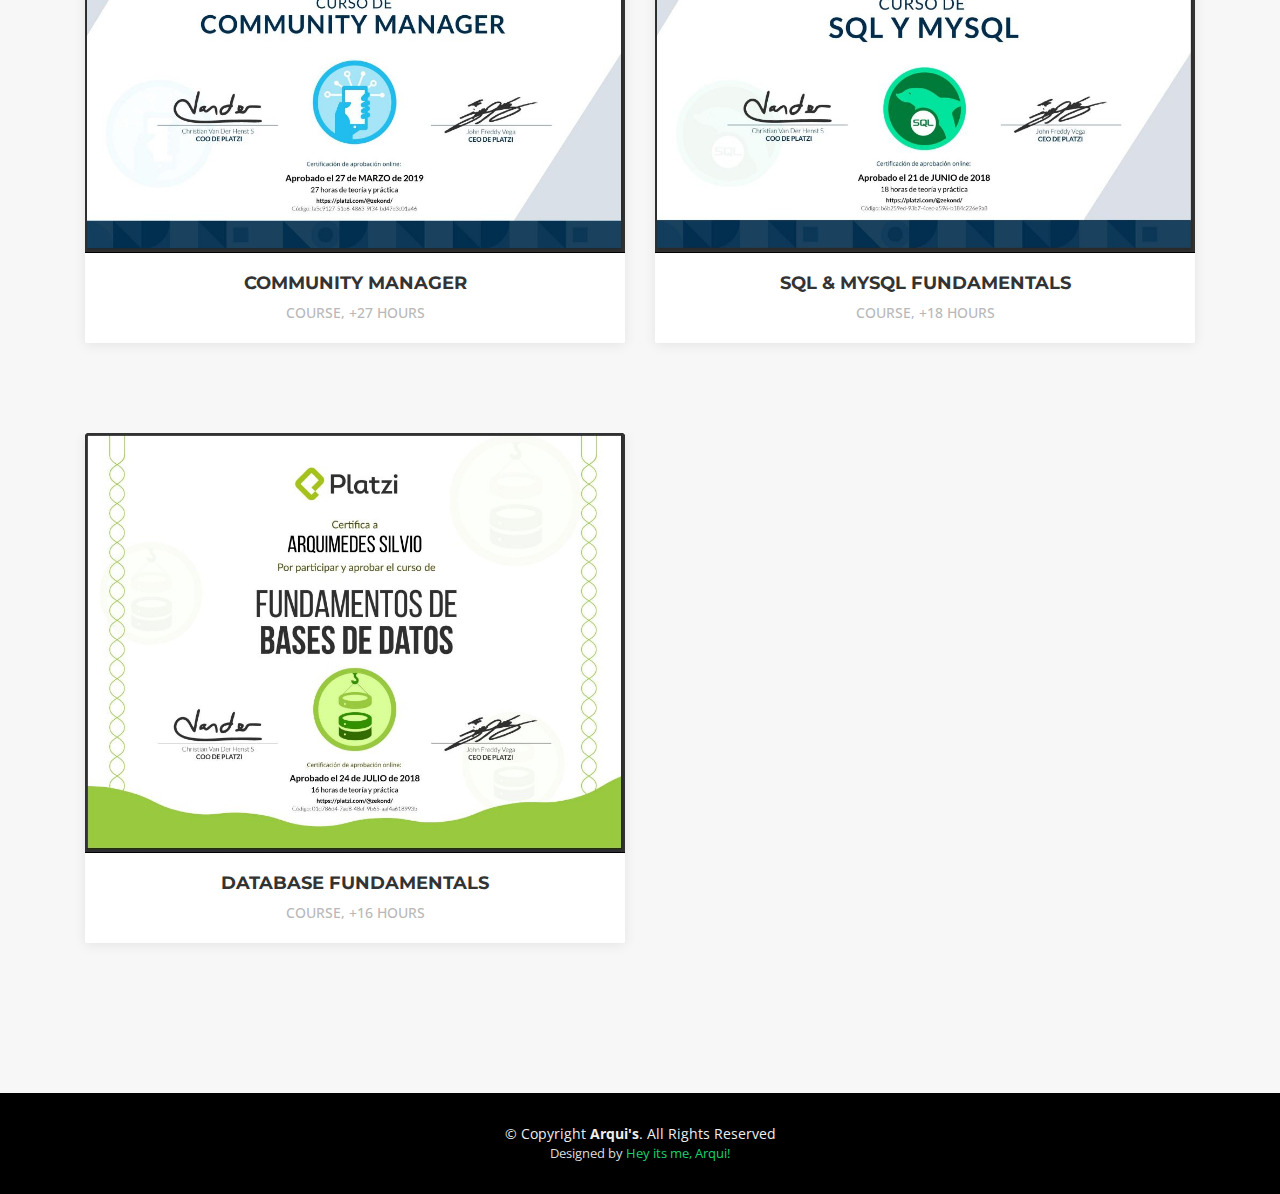
==== commit 49af01c2: "chaning lowercae jpg" ====
--- a/certificates.html
+++ b/certificates.html
@@ -72,26 +72,27 @@
         <div class="col-lg-6  col-md-6 portfolio-item filter-app">
           <div class="portfolio-wrap">
             <figure>
-              <img src="assets/img/portfolio/5.jpg" class="img-fluid" alt="">
-              <a href="assets/img/portfolio/5.jpg" class="link-preview venobox" data-gall="portfolioGallery" title="Web 2"><i class="ion ion-eye"></i></a>
-            </figure>
-
-            <div class="portfolio-info">
-              <h4><a href="assets/img/portfolio/5.jpg">DJANGO FUNDAMENTALS</a></h4>
+              <img src="assets/img/portfolio/5.JPG" class="img-fluid" alt="">
+              <a href="assets/img/portfolio/5.JPG" class="link-preview venobox" data-gall="portfolioGallery" title="Web 2"><i class="ion ion-eye"></i></a>
+            </figure>
+
+            <div class="portfolio-info">
+              <h4><a href="assets/img/portfolio/5.JPG">DJANGO FUNDAMENTALS</a></h4>
               <p>Course, +22 Hours</p>
             </div>
           </div>
         </div>
 
+        
         <div class="col-lg-6  col-md-6 portfolio-item filter-card">
           <div class="portfolio-wrap">
             <figure>
-              <img src="assets/img/portfolio/22.jpg" class="img-fluid" alt="">
-              <a href="assets/img/portfolio/22.jpg" class="link-preview venobox" data-gall="portfolioGallery" title="Web 1"><i class="ion ion-eye"></i></a>
-            </figure>
-
-            <div class="portfolio-info">
-              <h4><a href="assets/img/portfolio/22.jpg">SQL & MYSQL</a></h4>
+              <img src="assets/img/portfolio/22.JPG" class="img-fluid" alt="">
+              <a href="assets/img/portfolio/22.JPG" class="link-preview venobox" data-gall="portfolioGallery" title="Web 1"><i class="ion ion-eye"></i></a>
+            </figure>
+
+            <div class="portfolio-info">
+              <h4><a href="assets/img/portfolio/22.JPG">SQL & MYSQL</a></h4>
               <p>Course, +20 Hours</p>
             </div>
           </div>
@@ -100,12 +101,12 @@
         <div class="col-lg-6  col-md-6 portfolio-item filter-app">
           <div class="portfolio-wrap">
             <figure>
-              <img src="assets/img/portfolio/12.jpg" class="img-fluid" alt="">
-              <a href="assets/img/portfolio/12.jpg" class="link-preview venobox" data-gall="portfolioGallery" title="Web 1"><i class="ion ion-eye"></i></a>
-            </figure>
-
-            <div class="portfolio-info">
-              <h4><a href="assets/img/portfolio/12.jpg">SOFTWARE ENGINEER FUNDAMENTALS</a></h4>
+              <img src="assets/img/portfolio/12.JPG" class="img-fluid" alt="">
+              <a href="assets/img/portfolio/12.JPG" class="link-preview venobox" data-gall="portfolioGallery" title="Web 1"><i class="ion ion-eye"></i></a>
+            </figure>
+
+            <div class="portfolio-info">
+              <h4><a href="assets/img/portfolio/12.JPG">SOFTWARE ENGINEER FUNDAMENTALS</a></h4>
               <p>Course, +15 Hours</p>
             </div>
           </div>
@@ -114,12 +115,12 @@
         <div class="col-lg-6  col-md-6 portfolio-item filter-web">
           <div class="portfolio-wrap">
             <figure>
-              <img src="assets/img/portfolio/11.jpg" class="img-fluid" alt="">
-              <a href="assets/img/portfolio/11.jpg" class="link-preview venobox" data-gall="portfolioGallery" title="Web 1"><i class="ion ion-eye"></i></a>
-            </figure>
-
-            <div class="portfolio-info">
-              <h4><a href="assets/img/portfolio/11.jpg">ENGLISH SCHOOL</a></h4>
+              <img src="assets/img/portfolio/11.JPG" class="img-fluid" alt="">
+              <a href="assets/img/portfolio/11.JPG" class="link-preview venobox" data-gall="portfolioGallery" title="Web 1"><i class="ion ion-eye"></i></a>
+            </figure>
+
+            <div class="portfolio-info">
+              <h4><a href="assets/img/portfolio/11.JPG">ENGLISH SCHOOL</a></h4>
               <p>Career</p>
             </div>
           </div>
@@ -128,12 +129,12 @@
         <div class="col-lg-6 col-md-6 portfolio-item filter-card">
           <div class="portfolio-wrap">
             <figure>
-              <img src="assets/img/portfolio/1.jpg" class="img-fluid" alt="">
-              <a href="assets/img/portfolio/1.jpg" data-lightbox="portfolio" data-title="App 1" class="link-preview"><i class="ion ion-eye"></i></a>
-            </figure>
-
-            <div class="portfolio-info">
-              <h4><a href="assets/img/portfolio/1.jpg">DATABASE SCHOOL</a></h4>
+              <img src="assets/img/portfolio/1.JPG" class="img-fluid" alt="">
+              <a href="assets/img/portfolio/1.JPG" data-lightbox="portfolio" data-title="App 1" class="link-preview"><i class="ion ion-eye"></i></a>
+            </figure>
+
+            <div class="portfolio-info">
+              <h4><a href="assets/img/portfolio/1.JPG">DATABASE SCHOOL</a></h4>
               <p>Career</p>
             </div>
           </div>
@@ -142,12 +143,12 @@
         <div class="col-lg-6  col-md-6 portfolio-item filter-web">
           <div class="portfolio-wrap">
             <figure>
-              <img src="assets/img/portfolio/6.jpg" class="img-fluid" alt="">
-              <a href="assets/img/portfolio/6.jpg" class="link-preview venobox" data-gall="portfolioGallery" title="App 3"><i class="ion ion-eye"></i></a>
-            </figure>
-
-            <div class="portfolio-info">
-              <h4><a href="assets/img/portfolio/6.jpg">DIGITAL ECONOMY, CRIPTOCURRENCY</a></h4>
+              <img src="assets/img/portfolio/6.JPG" class="img-fluid" alt="">
+              <a href="assets/img/portfolio/6.JPG" class="link-preview venobox" data-gall="portfolioGallery" title="App 3"><i class="ion ion-eye"></i></a>
+            </figure>
+
+            <div class="portfolio-info">
+              <h4><a href="assets/img/portfolio/6.JPG">DIGITAL ECONOMY, CRIPTOCURRENCY</a></h4>
               <p>Course, +9 Hours</p>
             </div>
           </div>
@@ -156,12 +157,12 @@
         <div class="col-lg-6  col-md-6 portfolio-item filter-app">
           <div class="portfolio-wrap">
             <figure>
-              <img src="assets/img/portfolio/4.jpg" class="img-fluid" alt="">
-              <a href="assets/img/portfolio/4.jpg" class="link-preview venobox" data-gall="portfolioGallery" title="Card 2"><i class="ion ion-eye"></i></a>
-            </figure>
-
-            <div class="portfolio-info">
-              <h4><a href="assets/img/portfolio/4.jpg">C# FUNDAMENTALS</a></h4>
+              <img src="assets/img/portfolio/4.JPG" class="img-fluid" alt="">
+              <a href="assets/img/portfolio/4.JPG" class="link-preview venobox" data-gall="portfolioGallery" title="Card 2"><i class="ion ion-eye"></i></a>
+            </figure>
+
+            <div class="portfolio-info">
+              <h4><a href="assets/img/portfolio/4.JPG">C# FUNDAMENTALS</a></h4>
               <p>Course, +20 Hours</p>
             </div>
           </div>
@@ -170,12 +171,12 @@
         <div class="col-lg-6  col-md-6 portfolio-item filter-app">
           <div class="portfolio-wrap">
             <figure>
-              <img src="assets/img/portfolio/20.jpg" class="img-fluid" alt="">
-              <a href="assets/img/portfolio/20.jpg" class="link-preview venobox" data-gall="portfolioGallery" title="Web 1"><i class="ion ion-eye"></i></a>
-            </figure>
-
-            <div class="portfolio-info">
-              <h4><a href="assets/img/portfolio/20.jpg">REACT.JS</a></h4>
+              <img src="assets/img/portfolio/20.JPG" class="img-fluid" alt="">
+              <a href="assets/img/portfolio/20.JPG" class="link-preview venobox" data-gall="portfolioGallery" title="Web 1"><i class="ion ion-eye"></i></a>
+            </figure>
+
+            <div class="portfolio-info">
+              <h4><a href="assets/img/portfolio/20.JPG">REACT.JS</a></h4>
               <p>Course, +21 Hours</p>
             </div>
           </div>
@@ -184,12 +185,12 @@
         <div class="col-lg-6  col-md-6 portfolio-item filter-app">
           <div class="portfolio-wrap">
             <figure>
-              <img src="assets/img/portfolio/7.jpg" class="img-fluid" alt="">
-              <a href="assets/img/portfolio/7.jpg" class="link-preview venobox" data-gall="portfolioGallery" title="Card 1"><i class="ion ion-eye"></i></a>
-            </figure>
-
-            <div class="portfolio-info">
-              <h4><a href="assets/img/portfolio/7.jpg">JAVASCRIPT FUNDAMENTALS</a></h4>
+              <img src="assets/img/portfolio/7.JPG" class="img-fluid" alt="">
+              <a href="assets/img/portfolio/7.JPG" class="link-preview venobox" data-gall="portfolioGallery" title="Card 1"><i class="ion ion-eye"></i></a>
+            </figure>
+
+            <div class="portfolio-info">
+              <h4><a href="assets/img/portfolio/7.JPG">JAVASCRIPT FUNDAMENTALS</a></h4>
               <p>Course, +31 Hours</p>
             </div>
           </div>
@@ -198,12 +199,12 @@
         <div class="col-lg-6  col-md-6 portfolio-item filter-web">
           <div class="portfolio-wrap">
             <figure>
-              <img src="assets/img/portfolio/15.jpg" class="img-fluid" alt="">
-              <a href="assets/img/portfolio/15.jpg" class="link-preview venobox" data-gall="portfolioGallery" title="Web 1"><i class="ion ion-eye"></i></a>
-            </figure>
-
-            <div class="portfolio-info">
-              <h4><a href="assets/img/portfolio/15.jpg">ENGLISH FUNDAMENTALS GRAMMAR</a></h4>
+              <img src="assets/img/portfolio/15.JPG" class="img-fluid" alt="">
+              <a href="assets/img/portfolio/15.JPG" class="link-preview venobox" data-gall="portfolioGallery" title="Web 1"><i class="ion ion-eye"></i></a>
+            </figure>
+
+            <div class="portfolio-info">
+              <h4><a href="assets/img/portfolio/15.JPG">ENGLISH FUNDAMENTALS GRAMMAR</a></h4>
               <p>Course, +11 Hours</p>
             </div>
           </div>
@@ -212,12 +213,12 @@
         <div class="col-lg-6  col-md-6 portfolio-item filter-app">
           <div class="portfolio-wrap">
             <figure>
-              <img src="assets/img/portfolio/8.jpg" class="img-fluid" alt="">
-              <a href="assets/img/portfolio/8.jpg" class="link-preview venobox" data-gall="portfolioGallery" title="Card 3"><i class="ion ion-eye"></i></a>
-            </figure>
-
-            <div class="portfolio-info">
-              <h4><a href="assets/img/portfolio/8.jpg">JAVASCRIPT FUNDAMENTALS II</a></h4>
+              <img src="assets/img/portfolio/8.JPG" class="img-fluid" alt="">
+              <a href="assets/img/portfolio/8.JPG" class="link-preview venobox" data-gall="portfolioGallery" title="Card 3"><i class="ion ion-eye"></i></a>
+            </figure>
+
+            <div class="portfolio-info">
+              <h4><a href="assets/img/portfolio/8.JPG">JAVASCRIPT FUNDAMENTALS II</a></h4>
               <p>Course, +23 Hours</p>
             </div>
           </div>
@@ -226,12 +227,12 @@
         <div class="col-lg-6  col-md-6 portfolio-item filter-app">
           <div class="portfolio-wrap">
             <figure>
-              <img src="assets/img/portfolio/9.jpg" class="img-fluid" alt="">
-              <a href="assets/img/portfolio/9.jpg" class="link-preview venobox" data-gall="portfolioGallery" title="Web 1"><i class="ion ion-eye"></i></a>
-            </figure>
-
-            <div class="portfolio-info">
-              <h4><a href="assets/img/portfolio/9.jpg">GIT & GITHUB</a></h4>
+              <img src="assets/img/portfolio/9.JPG" class="img-fluid" alt="">
+              <a href="assets/img/portfolio/9.JPG" class="link-preview venobox" data-gall="portfolioGallery" title="Web 1"><i class="ion ion-eye"></i></a>
+            </figure>
+
+            <div class="portfolio-info">
+              <h4><a href="assets/img/portfolio/9.JPG">GIT & GITHUB</a></h4>
               <p>Course, +20 Hours</p>
             </div>
           </div>
@@ -240,12 +241,12 @@
         <div class="col-lg-6  col-md-6 portfolio-item filter-app">
           <div class="portfolio-wrap">
             <figure>
-              <img src="assets/img/portfolio/19.jpg" class="img-fluid" alt="">
-              <a href="assets/img/portfolio/19.jpg" class="link-preview venobox" data-gall="portfolioGallery" title="Web 1"><i class="ion ion-eye"></i></a>
-            </figure>
-
-            <div class="portfolio-info">
-              <h4><a href="assets/img/portfolio/19.jpg">PYTHON FUNDAMENTALS</a></h4>
+              <img src="assets/img/portfolio/19.JPG" class="img-fluid" alt="">
+              <a href="assets/img/portfolio/19.JPG" class="link-preview venobox" data-gall="portfolioGallery" title="Web 1"><i class="ion ion-eye"></i></a>
+            </figure>
+
+            <div class="portfolio-info">
+              <h4><a href="assets/img/portfolio/19.JPG">PYTHON FUNDAMENTALS</a></h4>
               <p>Course, +16 Hours</p>
             </div>
           </div>
@@ -254,12 +255,12 @@
         <div class="col-lg-6  col-md-6 portfolio-item filter-app">
           <div class="portfolio-wrap">
             <figure>
-              <img src="assets/img/portfolio/17.jpg" class="img-fluid" alt="">
-              <a href="assets/img/portfolio/17.jpg" class="link-preview venobox" data-gall="portfolioGallery" title="Web 1"><i class="ion ion-eye"></i></a>
-            </figure>
-
-            <div class="portfolio-info">
-              <h4><a href="assets/img/portfolio/17.jpg">C# & ASP.NET ADVANCE</a></h4>
+              <img src="assets/img/portfolio/17.JPG" class="img-fluid" alt="">
+              <a href="assets/img/portfolio/17.JPG" class="link-preview venobox" data-gall="portfolioGallery" title="Web 1"><i class="ion ion-eye"></i></a>
+            </figure>
+
+            <div class="portfolio-info">
+              <h4><a href="assets/img/portfolio/17.JPG">C# & ASP.NET ADVANCE</a></h4>
               <p>Course, +23 Hours</p>
             </div>
           </div>
@@ -268,12 +269,12 @@
         <div class="col-lg-6  col-md-6 portfolio-item filter-web">
           <div class="portfolio-wrap">
             <figure>
-              <img src="assets/img/portfolio/13.jpg" class="img-fluid" alt="">
-              <a href="assets/img/portfolio/13.jpg" class="link-preview venobox" data-gall="portfolioGallery" title="Web 1"><i class="ion ion-eye"></i></a>
-            </figure>
-
-            <div class="portfolio-info">
-              <h4><a href="assets/img/portfolio/13.jpg">ENGLISH FUNDAMENTALS</a></h4>
+              <img src="assets/img/portfolio/13.JPG" class="img-fluid" alt="">
+              <a href="assets/img/portfolio/13.JPG" class="link-preview venobox" data-gall="portfolioGallery" title="Web 1"><i class="ion ion-eye"></i></a>
+            </figure>
+
+            <div class="portfolio-info">
+              <h4><a href="assets/img/portfolio/13.JPG">ENGLISH FUNDAMENTALS</a></h4>
               <p>Course, +13 Hours</p>
             </div>
           </div>
@@ -282,12 +283,12 @@
         <div class="col-lg-6  col-md-6 portfolio-item filter-web">
           <div class="portfolio-wrap">
             <figure>
-              <img src="assets/img/portfolio/16.jpg" class="img-fluid" alt="">
-              <a href="assets/img/portfolio/16.jpg" class="link-preview venobox" data-gall="portfolioGallery" title="Web 1"><i class="ion ion-eye"></i></a>
-            </figure>
-
-            <div class="portfolio-info">
-              <h4><a href="assets/img/portfolio/16.jpg">TECHNICAL ENGLISH FOR PROFESSIONALS</a></h4>
+              <img src="assets/img/portfolio/16.JPG" class="img-fluid" alt="">
+              <a href="assets/img/portfolio/16.JPG" class="link-preview venobox" data-gall="portfolioGallery" title="Web 1"><i class="ion ion-eye"></i></a>
+            </figure>
+
+            <div class="portfolio-info">
+              <h4><a href="assets/img/portfolio/16.JPG">TECHNICAL ENGLISH FOR PROFESSIONALS</a></h4>
               <p>Course, +10 Hours</p>
             </div>
           </div>
@@ -296,12 +297,12 @@
         <div class="col-lg-6  col-md-6 portfolio-item filter-app">
           <div class="portfolio-wrap">
             <figure>
-              <img src="assets/img/portfolio/10.jpg" class="img-fluid" alt="">
-              <a href="assets/img/portfolio/10.jpg" class="link-preview venobox" data-gall="portfolioGallery" title="Web 1"><i class="ion ion-eye"></i></a>
-            </figure>
-
-            <div class="portfolio-info">
-              <h4><a href="assets/img/portfolio/10.jpg">HTML & CSS</a></h4>
+              <img src="assets/img/portfolio/10.JPG" class="img-fluid" alt="">
+              <a href="assets/img/portfolio/10.JPG" class="link-preview venobox" data-gall="portfolioGallery" title="Web 1"><i class="ion ion-eye"></i></a>
+            </figure>
+
+            <div class="portfolio-info">
+              <h4><a href="assets/img/portfolio/10.JPG">HTML & CSS</a></h4>
               <p>Course, +18 Hours</p>
             </div>
           </div>
@@ -310,12 +311,12 @@
         <div class="col-lg-6  col-md-6 portfolio-item filter-web">
           <div class="portfolio-wrap">
             <figure>
-              <img src="assets/img/portfolio/14.jpg" class="img-fluid" alt="">
-              <a href="assets/img/portfolio/14.jpg" class="link-preview venobox" data-gall="portfolioGallery" title="Web 1"><i class="ion ion-eye"></i></a>
-            </figure>
-
-            <div class="portfolio-info">
-              <h4><a href="assets/img/portfolio/14.jpg">ENGLISH FUNDAMENTALS CONVERSATION</a></h4>
+              <img src="assets/img/portfolio/14.JPG" class="img-fluid" alt="">
+              <a href="assets/img/portfolio/14.JPG" class="link-preview venobox" data-gall="portfolioGallery" title="Web 1"><i class="ion ion-eye"></i></a>
+            </figure>
+
+            <div class="portfolio-info">
+              <h4><a href="assets/img/portfolio/14.JPG">ENGLISH FUNDAMENTALS CONVERSATION</a></h4>
               <p>Course, +7 Hours</p>
             </div>
           </div>
@@ -324,12 +325,12 @@
         <div class="col-lg-6  col-md-6 portfolio-item filter-web">
           <div class="portfolio-wrap">
             <figure>
-              <img src="assets/img/portfolio/3.jpg" class="img-fluid" alt="">
-              <a href="assets/img/portfolio/3.jpg" class="link-preview venobox" data-gall="portfolioGallery" title="App 2"><i class="ion ion-eye"></i></a>
-            </figure>
-
-            <div class="portfolio-info">
-              <h4><a href="assets/img/portfolio/3.jpg">COMPANY CREATION & STARTUPS</a></h4>
+              <img src="assets/img/portfolio/3.JPG" class="img-fluid" alt="">
+              <a href="assets/img/portfolio/3.JPG" class="link-preview venobox" data-gall="portfolioGallery" title="App 2"><i class="ion ion-eye"></i></a>
+            </figure>
+
+            <div class="portfolio-info">
+              <h4><a href="assets/img/portfolio/3.JPG">COMPANY CREATION & STARTUPS</a></h4>
               <p>Course, +5 Hours </p>
             </div>
           </div>
@@ -338,12 +339,12 @@
         <div class="col-lg-6  col-md-6 portfolio-item filter-app">
           <div class="portfolio-wrap">
             <figure>
-              <img src="assets/img/portfolio/18.jpg" class="img-fluid" alt="">
-              <a href="assets/img/portfolio/18.jpg" class="link-preview venobox" data-gall="portfolioGallery" title="Web 1"><i class="ion ion-eye"></i></a>
-            </figure>
-
-            <div class="portfolio-info">
-              <h4><a href="assets/img/portfolio/18.jpg">CODING FUNDAMENTALS</a></h4>
+              <img src="assets/img/portfolio/18.JPG" class="img-fluid" alt="">
+              <a href="assets/img/portfolio/18.JPG" class="link-preview venobox" data-gall="portfolioGallery" title="Web 1"><i class="ion ion-eye"></i></a>
+            </figure>
+
+            <div class="portfolio-info">
+              <h4><a href="assets/img/portfolio/18.JPG">CODING FUNDAMENTALS</a></h4>
               <p>Course, +34 Hours</p>
             </div>
           </div>
@@ -352,12 +353,12 @@
         <div class="col-lg-6  col-md-6 portfolio-item filter-web">
           <div class="portfolio-wrap">
             <figure>
-              <img src="assets/img/portfolio/2.jpg" class="img-fluid" alt="">
-              <a href="assets/img/portfolio/2.jpg" class="link-preview venobox" data-gall="portfolioGallery" title="Web 3"><i class="ion ion-eye"></i></a>
-            </figure>
-
-            <div class="portfolio-info">
-              <h4><a href="assets/img/portfolio/2.jpg">COMMUNITY MANAGER</a></h4>
+              <img src="assets/img/portfolio/2.JPG" class="img-fluid" alt="">
+              <a href="assets/img/portfolio/2.JPG" class="link-preview venobox" data-gall="portfolioGallery" title="Web 3"><i class="ion ion-eye"></i></a>
+            </figure>
+
+            <div class="portfolio-info">
+              <h4><a href="assets/img/portfolio/2.JPG">COMMUNITY MANAGER</a></h4>
               <p>Course, +27 Hours</p>
             </div>
           </div>
@@ -366,12 +367,12 @@
         <div class="col-lg-6  col-md-6 portfolio-item filter-card">
           <div class="portfolio-wrap">
             <figure>
-              <img src="assets/img/portfolio/21.jpg" class="img-fluid" alt="">
-              <a href="assets/img/portfolio/21.jpg" class="link-preview venobox" data-gall="portfolioGallery" title="Web 1"><i class="ion ion-eye"></i></a>
-            </figure>
-
-            <div class="portfolio-info">
-              <h4><a href="assets/img/portfolio/21.jpg">SQL & MYSQL FUNDAMENTALS</a></h4>
+              <img src="assets/img/portfolio/21.JPG" class="img-fluid" alt="">
+              <a href="assets/img/portfolio/21.JPG" class="link-preview venobox" data-gall="portfolioGallery" title="Web 1"><i class="ion ion-eye"></i></a>
+            </figure>
+
+            <div class="portfolio-info">
+              <h4><a href="assets/img/portfolio/21.JPG">SQL & MYSQL FUNDAMENTALS</a></h4>
               <p>Course, +18 Hours</p>
             </div>
           </div>
@@ -380,12 +381,12 @@
         <div class="col-lg-6  col-md-6 portfolio-item filter-card">
           <div class="portfolio-wrap">
             <figure>
-              <img src="assets/img/portfolio/23.jpg" class="img-fluid" alt="">
-              <a href="assets/img/portfolio/23.jpg" class="link-preview venobox" data-gall="portfolioGallery" title="Web 1"><i class="ion ion-eye"></i></a>
-            </figure>
-
-            <div class="portfolio-info">
-              <h4><a href="assets/img/portfolio/23.jpg">DATABASE FUNDAMENTALS</a></h4>
+              <img src="assets/img/portfolio/23.JPG" class="img-fluid" alt="">
+              <a href="assets/img/portfolio/23.JPG" class="link-preview venobox" data-gall="portfolioGallery" title="Web 1"><i class="ion ion-eye"></i></a>
+            </figure>
+
+            <div class="portfolio-info">
+              <h4><a href="assets/img/portfolio/23.JPG">DATABASE FUNDAMENTALS</a></h4>
               <p>Course, +16 Hours</p>
             </div>
           </div>
